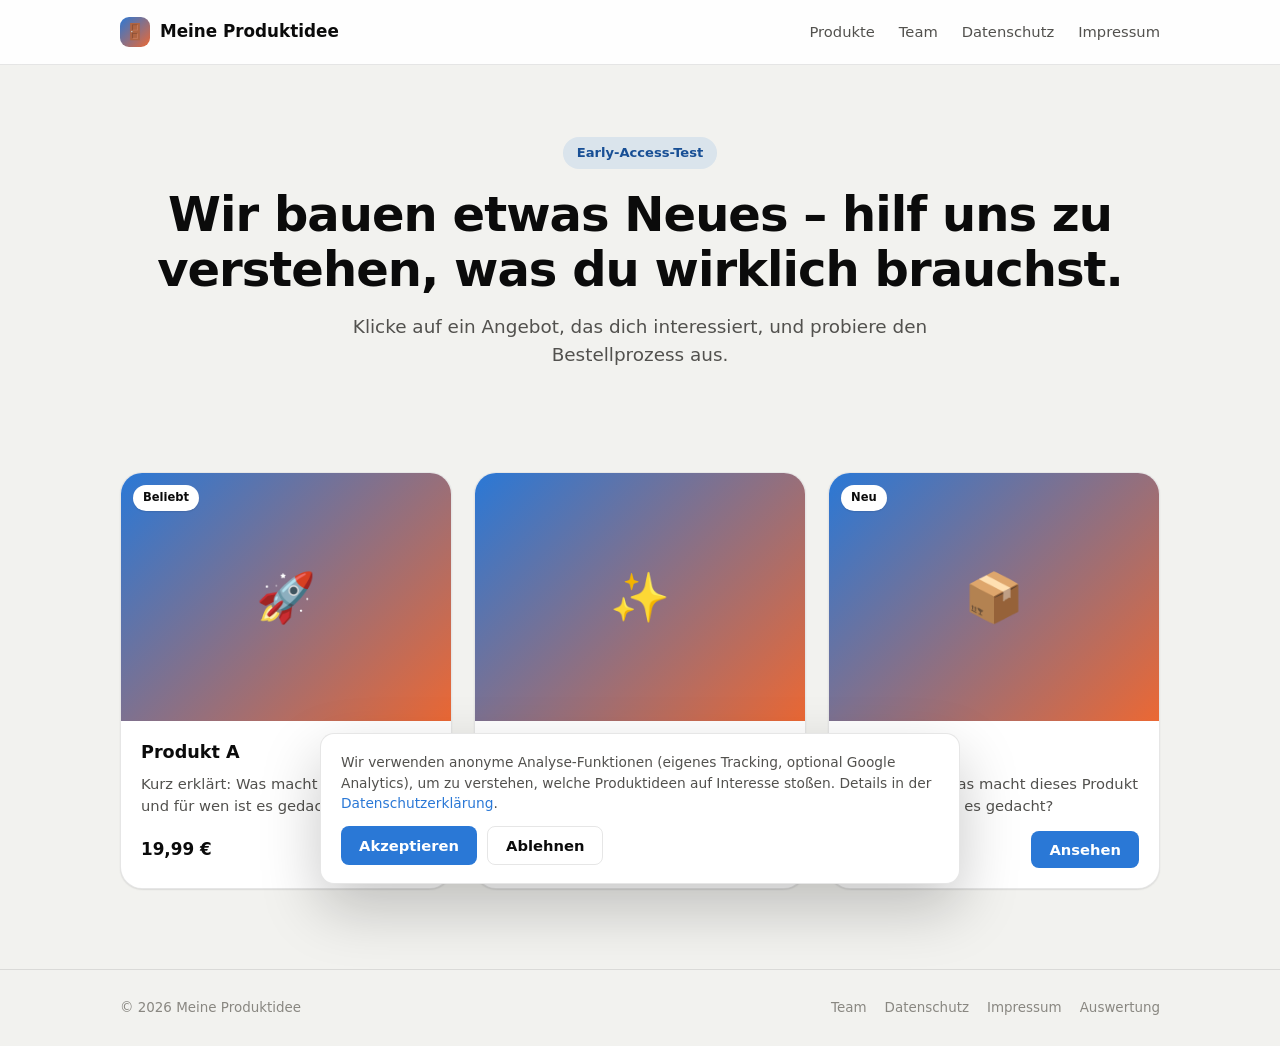
==== index.html @ 1267caf6 "fake door test v1" ====
<!doctype html>
<html lang="de">
<head>
<meta charset="UTF-8">
<meta name="viewport" content="width=device-width, initial-scale=1">
<title>{{siteTitle}}</title>
<meta name="description" content="Early-Access-Test – finde heraus, welche Produkte wirklich gefragt sind.">
<link rel="stylesheet" href="css/style.css">
</head>
<body>

<header class="site-header">
  <div class="container">
    <a href="index.html" class="brand">
      <span class="logo-dot"><span data-logo-emoji>🚪</span></span>
      <span data-site-title>Meine Produktidee</span>
    </a>
    <nav class="nav-links">
      <a href="index.html">Produkte</a>
      <a href="team.html">Team</a>
      <a href="datenschutz.html">Datenschutz</a>
      <a href="impressum.html">Impressum</a>
    </nav>
  </div>
</header>

<section class="hero">
  <div class="container">
    <span class="badge" id="heroBadge"></span>
    <h1 id="heroHeadline"></h1>
    <p class="subtext" id="heroSubtext"></p>
  </div>
</section>

<section class="doors-section">
  <div class="container">
    <div id="doorsGrid" class="doors-grid"></div>
  </div>
</section>

<footer class="site-footer">
  <div class="container">
    <span>&copy; <span id="year"></span> <span data-site-title>Meine Produktidee</span></span>
    <nav>
      <a href="team.html">Team</a>
      <a href="datenschutz.html">Datenschutz</a>
      <a href="impressum.html">Impressum</a>
      <a href="auswertung.html">Auswertung</a>
    </nav>
  </div>
</footer>

<!-- ============== CHECKOUT-MODAL ============== -->
<div class="modal-overlay" id="checkoutOverlay">
  <div class="modal-card" role="dialog" aria-modal="true" aria-label="Checkout">
    <button type="button" class="modal-close" data-close-modal aria-label="Schließen">✕</button>

    <div class="modal-product">
      <div class="thumb" data-modal-thumb></div>
      <div>
        <h2 data-modal-title>Produkt</h2>
        <div class="price" data-modal-price>0,00 €</div>
      </div>
    </div>

    <!-- Schritt 1: Fake-Zahlungsformular -->
    <div class="step active" id="stepPay">
      <div class="field">
        <label for="payForm-cardnumber">Kartennummer</label>
        <input type="text" id="payForm-cardnumber" inputmode="numeric" autocomplete="off" placeholder="4242 4242 4242 4242">
      </div>
      <div class="field-row">
        <div class="field">
          <label for="payForm-expiry">Gültig bis</label>
          <input type="text" id="payForm-expiry" autocomplete="off" placeholder="MM / JJ">
        </div>
        <div class="field">
          <label for="payForm-cvc">CVC</label>
          <input type="text" id="payForm-cvc" autocomplete="off" placeholder="123">
        </div>
      </div>
      <button type="button" class="btn btn-accent btn-block" id="buyButton">Jetzt kaufen</button>
      <p class="demo-note">🔒 Demo-Checkout – es erfolgt keine echte Zahlung.</p>
    </div>

    <!-- Schritt 2: E-Mail einsammeln -->
    <div class="step" id="stepEmail">
      <div class="reveal-icon">⏳</div>
      <h3 class="reveal-title" id="emailPromptTitle">Fast geschafft!</h3>
      <p class="reveal-text" id="emailPromptText"></p>
      <form id="emailForm">
        <div class="field">
          <label for="emailInput" class="visually-hidden">E-Mail-Adresse</label>
          <input type="email" id="emailInput" required placeholder="du@beispiel.de">
        </div>
        <label class="consent-line">
          <input type="checkbox" id="emailConsentCheck">
          <span>Ich bin einverstanden, dass meine E-Mail-Adresse gespeichert wird, um mich über den Launch zu informieren. Mehr dazu in der <a href="datenschutz.html" target="_blank">Datenschutzerklärung</a>.</span>
        </label>
        <button type="submit" class="btn btn-primary btn-block" id="emailSubmitBtn">Benachrichtige mich</button>
        <div class="form-msg" id="emailFormMsg"></div>
      </form>
      <p style="text-align:center; margin-top:10px;">
        <button type="button" class="btn btn-ghost" id="backToPayBtn" style="font-size:0.8rem; padding:6px 12px;">Zurück</button>
      </p>
    </div>

    <!-- Schritt 3: Danke -->
    <div class="step" id="stepThanks">
      <div class="thanks-box">
        <div class="reveal-icon">🎉</div>
        <h3 class="reveal-title" id="emailThanksTitle_text">Danke dir!</h3>
        <p class="reveal-text" id="emailThanksText_text"></p>
        <button type="button" class="btn btn-ghost" data-close-modal>Schließen</button>
      </div>
    </div>
  </div>
</div>

<!-- ============== CONSENT-BANNER ============== -->
<div class="consent-banner" id="consentBanner">
  <p>Wir verwenden anonyme Analyse-Funktionen (eigenes Tracking, optional Google Analytics), um zu verstehen, welche Produktideen auf Interesse stoßen. Details in der <a href="datenschutz.html">Datenschutzerklärung</a>.</p>
  <div class="actions">
    <button type="button" class="btn btn-primary" id="consentAccept">Akzeptieren</button>
    <button type="button" class="btn btn-ghost" id="consentDecline">Ablehnen</button>
  </div>
</div>

<script src="js/config.js"></script>
<script src="js/tracking.js"></script>
<script src="js/app.js"></script>
<script>
  document.getElementById("year").textContent = new Date().getFullYear();
  document.getElementById("heroBadge").textContent = SITE_CONFIG.heroBadge;
  document.getElementById("heroHeadline").textContent = SITE_CONFIG.heroHeadline;
  document.getElementById("heroSubtext").textContent = SITE_CONFIG.heroSubtext;
</script>
</body>
</html>
---- css/style.css ----
/* =====================================================================
   FAKE-DOOR-TEST – ZENTRALES STYLESHEET
   Farben lassen sich unten in :root anpassen. Wer NUR die Markenfarbe
   wechseln will, ändert --brand und --brand-dark. Mehr Feintuning ist
   nicht nötig, um professionell auszusehen.
   ===================================================================== */

:root {
  color-scheme: light;

  /* Marke – hier deine Hauptfarbe eintragen (Hex-Code) */
  --brand: #2a78d6;
  --brand-dark: #184f95;
  --brand-contrast: #ffffff;
  --accent: #eb6834;
  --accent-dark: #b94d20;

  /* Neutrale Töne */
  --surface-1: #ffffff;
  --surface-2: #f9f9f7;
  --page-plane: #f2f2ef;
  --text-primary: #0b0b0b;
  --text-secondary: #52514e;
  --muted: #898781;
  --gridline: #e1e0d9;
  --border: rgba(11, 11, 11, 0.1);

  /* Status */
  --good: #0ca30c;
  --good-bg: #e8f7e8;
  --critical: #d03b3b;
  --critical-bg: #fbeaea;
  --warning: #b57c00;
  --warning-bg: #fdf3dc;

  --radius-sm: 8px;
  --radius-md: 14px;
  --radius-lg: 22px;
  --shadow-sm: 0 1px 2px rgba(11, 11, 11, 0.06), 0 1px 1px rgba(11, 11, 11, 0.04);
  --shadow-md: 0 8px 24px rgba(11, 11, 11, 0.10), 0 2px 6px rgba(11, 11, 11, 0.06);
  --shadow-lg: 0 24px 60px rgba(11, 11, 11, 0.22);
  --font: system-ui, -apple-system, "Segoe UI", Roboto, sans-serif;
}

@media (prefers-color-scheme: dark) {
  :root:not([data-theme="light"]) {
    color-scheme: dark;
    --surface-1: #1e1e1c;
    --surface-2: #171716;
    --page-plane: #0d0d0d;
    --text-primary: #ffffff;
    --text-secondary: #c3c2b7;
    --muted: #8f8d86;
    --gridline: #2c2c2a;
    --border: rgba(255, 255, 255, 0.12);
    --good: #0ca30c;
    --good-bg: #113311;
    --critical: #e66767;
    --critical-bg: #3a1616;
    --warning: #eda100;
    --warning-bg: #3a2c05;
    --shadow-md: 0 8px 24px rgba(0, 0, 0, 0.45), 0 2px 6px rgba(0, 0, 0, 0.3);
    --shadow-lg: 0 24px 60px rgba(0, 0, 0, 0.6);
  }
}

* { box-sizing: border-box; }
html, body { margin: 0; padding: 0; }
body {
  font-family: var(--font);
  background: var(--page-plane);
  color: var(--text-primary);
  line-height: 1.5;
  -webkit-font-smoothing: antialiased;
}
img { max-width: 100%; display: block; }
a { color: var(--brand); text-decoration: none; }
a:hover { text-decoration: underline; }
.container {
  max-width: 1080px;
  margin: 0 auto;
  padding: 0 20px;
}
button { font-family: inherit; }

/* ---------- Header / Nav ---------- */
.site-header {
  position: sticky;
  top: 0;
  z-index: 40;
  background: color-mix(in srgb, var(--surface-1) 92%, transparent);
  backdrop-filter: saturate(180%) blur(10px);
  border-bottom: 1px solid var(--border);
}
.site-header .container {
  display: flex;
  align-items: center;
  justify-content: space-between;
  height: 64px;
}
.brand {
  display: flex;
  align-items: center;
  gap: 10px;
  font-weight: 700;
  font-size: 1.05rem;
  color: var(--text-primary);
}
.brand:hover { text-decoration: none; }
.brand .logo-dot {
  width: 30px;
  height: 30px;
  border-radius: 9px;
  background: linear-gradient(135deg, var(--brand), var(--accent));
  display: flex;
  align-items: center;
  justify-content: center;
  font-size: 1rem;
}
.nav-links {
  display: flex;
  gap: 24px;
  align-items: center;
}
.nav-links a {
  color: var(--text-secondary);
  font-size: 0.92rem;
  font-weight: 500;
}
.nav-links a:hover { color: var(--text-primary); text-decoration: none; }

@media (max-width: 640px) {
  .site-header .container {
    flex-wrap: wrap;
    height: auto;
    row-gap: 8px;
    padding-top: 12px;
    padding-bottom: 12px;
  }
  .nav-links {
    width: 100%;
    flex-wrap: wrap;
    justify-content: center;
    gap: 8px 16px;
  }
}

/* ---------- Hero ---------- */
.hero {
  padding: 72px 0 48px;
  text-align: center;
}
.hero h1 {
  font-size: clamp(2rem, 4.5vw, 3rem);
  line-height: 1.15;
  margin: 0 0 16px;
  letter-spacing: -0.02em;
}
.hero p.subtext {
  font-size: 1.15rem;
  color: var(--text-secondary);
  max-width: 640px;
  margin: 0 auto;
}
.hero .badge {
  display: inline-block;
  padding: 6px 14px;
  border-radius: 999px;
  background: color-mix(in srgb, var(--brand) 12%, transparent);
  color: var(--brand-dark);
  font-size: 0.82rem;
  font-weight: 600;
  margin-bottom: 18px;
}

/* ---------- Doors grid ---------- */
.doors-section { padding: 24px 0 80px; }
.doors-grid {
  display: grid;
  grid-template-columns: repeat(auto-fit, minmax(260px, 1fr));
  gap: 22px;
  margin-top: 32px;
}
.door-card {
  background: var(--surface-1);
  border: 1px solid var(--border);
  border-radius: var(--radius-lg);
  overflow: hidden;
  box-shadow: var(--shadow-sm);
  transition: transform 0.18s ease, box-shadow 0.18s ease;
  cursor: pointer;
  display: flex;
  flex-direction: column;
  text-align: left;
}
.door-card:hover {
  transform: translateY(-4px);
  box-shadow: var(--shadow-md);
}
.door-media {
  aspect-ratio: 4 / 3;
  width: 100%;
  background: linear-gradient(135deg, var(--brand), var(--accent));
  display: flex;
  align-items: center;
  justify-content: center;
  font-size: 3rem;
  position: relative;
}
.door-media img { width: 100%; height: 100%; object-fit: cover; }
.door-badge {
  position: absolute;
  top: 12px;
  left: 12px;
  background: var(--surface-1);
  color: var(--text-primary);
  font-size: 0.72rem;
  font-weight: 700;
  padding: 4px 10px;
  border-radius: 999px;
  box-shadow: var(--shadow-sm);
}
.door-body {
  padding: 18px 20px 20px;
  display: flex;
  flex-direction: column;
  gap: 8px;
  flex: 1;
}
.door-body h3 { margin: 0; font-size: 1.1rem; }
.door-body p {
  margin: 0;
  color: var(--text-secondary);
  font-size: 0.92rem;
  flex: 1;
}
.door-footer {
  display: flex;
  align-items: center;
  justify-content: space-between;
  margin-top: 6px;
}
.door-price { font-weight: 700; font-size: 1.05rem; }
.btn {
  display: inline-flex;
  align-items: center;
  justify-content: center;
  gap: 8px;
  padding: 10px 18px;
  border-radius: var(--radius-sm);
  border: none;
  font-weight: 600;
  font-size: 0.92rem;
  cursor: pointer;
  transition: filter 0.15s ease, transform 0.1s ease;
}
.btn:active { transform: scale(0.98); }
.btn-primary { background: var(--brand); color: var(--brand-contrast); }
.btn-primary:hover { filter: brightness(1.08); }
.btn-accent { background: var(--accent); color: #fff; }
.btn-accent:hover { filter: brightness(1.08); }
.btn-ghost {
  background: transparent;
  color: var(--text-primary);
  border: 1px solid var(--border);
}
.btn-ghost:hover { background: var(--surface-2); }
.btn-block { width: 100%; }
.btn:disabled { opacity: 0.6; cursor: not-allowed; }

/* ---------- Modal / Checkout ---------- */
.modal-overlay {
  position: fixed;
  inset: 0;
  background: rgba(11, 11, 11, 0.55);
  display: none;
  align-items: center;
  justify-content: center;
  padding: 20px;
  z-index: 100;
}
.modal-overlay.open { display: flex; }
.modal-card {
  background: var(--surface-1);
  border-radius: var(--radius-lg);
  max-width: 460px;
  width: 100%;
  max-height: 92vh;
  overflow-y: auto;
  box-shadow: var(--shadow-lg);
  padding: 26px 26px 28px;
  position: relative;
  animation: modal-in 0.18s ease;
}
@keyframes modal-in {
  from { opacity: 0; transform: translateY(8px) scale(0.98); }
  to { opacity: 1; transform: translateY(0) scale(1); }
}
.modal-close {
  position: absolute;
  top: 16px;
  right: 16px;
  width: 32px;
  height: 32px;
  border-radius: 50%;
  border: none;
  background: var(--surface-2);
  color: var(--text-secondary);
  font-size: 1.1rem;
  cursor: pointer;
  display: flex;
  align-items: center;
  justify-content: center;
}
.modal-close:hover { background: var(--gridline); }
.modal-product {
  display: flex;
  gap: 14px;
  align-items: center;
  margin-bottom: 18px;
  padding-bottom: 18px;
  border-bottom: 1px solid var(--gridline);
}
.modal-product .thumb {
  width: 52px;
  height: 52px;
  border-radius: 12px;
  background: linear-gradient(135deg, var(--brand), var(--accent));
  display: flex;
  align-items: center;
  justify-content: center;
  font-size: 1.5rem;
  flex-shrink: 0;
  overflow: hidden;
}
.modal-product .thumb img { width: 100%; height: 100%; object-fit: cover; }
.modal-product h2 { margin: 0 0 2px; font-size: 1.08rem; }
.modal-product .price { color: var(--text-secondary); font-size: 0.9rem; }

.field { margin-bottom: 14px; }
.field label {
  display: block;
  font-size: 0.82rem;
  font-weight: 600;
  margin-bottom: 6px;
  color: var(--text-secondary);
}
.field input {
  width: 100%;
  padding: 11px 13px;
  border-radius: var(--radius-sm);
  border: 1px solid var(--border);
  background: var(--surface-2);
  color: var(--text-primary);
  font-size: 0.95rem;
}
.field input:focus {
  outline: 2px solid var(--brand);
  outline-offset: 1px;
}
.field-row { display: flex; gap: 12px; }
.field-row .field { flex: 1; }

.demo-note {
  font-size: 0.76rem;
  color: var(--muted);
  text-align: center;
  margin-top: 14px;
  display: flex;
  align-items: center;
  justify-content: center;
  gap: 6px;
}

.step { display: none; }
.step.active { display: block; }

.reveal-icon {
  width: 56px;
  height: 56px;
  border-radius: 50%;
  background: color-mix(in srgb, var(--brand) 14%, transparent);
  display: flex;
  align-items: center;
  justify-content: center;
  font-size: 1.6rem;
  margin: 4px auto 16px;
}
.reveal-title { text-align: center; font-size: 1.2rem; margin: 0 0 8px; }
.reveal-text {
  text-align: center;
  color: var(--text-secondary);
  font-size: 0.94rem;
  margin: 0 0 20px;
}
.consent-line {
  display: flex;
  gap: 8px;
  align-items: flex-start;
  font-size: 0.78rem;
  color: var(--text-secondary);
  margin: 12px 0 18px;
}
.consent-line input { margin-top: 3px; }

.form-msg {
  font-size: 0.85rem;
  padding: 10px 12px;
  border-radius: var(--radius-sm);
  margin-top: 10px;
  display: none;
}
.form-msg.show { display: block; }
.form-msg.success { background: var(--good-bg); color: var(--good); }
.form-msg.error { background: var(--critical-bg); color: var(--critical); }

.thanks-box { text-align: center; padding: 6px 0 4px; }

/* ---------- Team ---------- */
.team-grid {
  display: grid;
  grid-template-columns: repeat(auto-fit, minmax(220px, 1fr));
  gap: 24px;
  margin-top: 32px;
}
.team-card {
  background: var(--surface-1);
  border: 1px solid var(--border);
  border-radius: var(--radius-lg);
  padding: 24px 20px;
  text-align: center;
  box-shadow: var(--shadow-sm);
}
.team-avatar {
  width: 84px;
  height: 84px;
  border-radius: 50%;
  margin: 0 auto 14px;
  background: linear-gradient(135deg, var(--brand), var(--accent));
  display: flex;
  align-items: center;
  justify-content: center;
  font-size: 1.8rem;
  color: #fff;
  overflow: hidden;
}
.team-avatar img { width: 100%; height: 100%; object-fit: cover; }
.team-card h3 { margin: 0 0 2px; }
.team-card .role { color: var(--brand); font-size: 0.86rem; font-weight: 600; margin-bottom: 8px; }
.team-card p.bio { color: var(--text-secondary); font-size: 0.88rem; margin: 0; }

/* ---------- Static content pages ---------- */
.page-content { padding: 56px 0 80px; }
.page-content h1 { font-size: 2rem; margin-bottom: 6px; }
.page-content .lead { color: var(--text-secondary); margin-bottom: 36px; }
.page-content h2 { font-size: 1.2rem; margin-top: 36px; }
.page-content section { max-width: 760px; }
.placeholder {
  background: var(--warning-bg);
  color: var(--warning);
  padding: 2px 6px;
  border-radius: 4px;
  font-weight: 600;
  font-size: 0.92em;
}

/* ---------- Footer ---------- */
.site-footer {
  border-top: 1px solid var(--border);
  padding: 28px 0;
  color: var(--muted);
  font-size: 0.84rem;
}
.site-footer .container {
  display: flex;
  flex-wrap: wrap;
  gap: 14px;
  align-items: center;
  justify-content: space-between;
}
.site-footer nav { display: flex; gap: 18px; flex-wrap: wrap; }
.site-footer a { color: var(--muted); }

/* ---------- Consent banner ---------- */
.consent-banner {
  position: fixed;
  left: 16px;
  right: 16px;
  bottom: 16px;
  max-width: 640px;
  margin: 0 auto;
  background: var(--surface-1);
  border: 1px solid var(--border);
  border-radius: var(--radius-md);
  box-shadow: var(--shadow-lg);
  padding: 18px 20px;
  z-index: 200;
  display: none;
}
.consent-banner.open { display: block; }
.consent-banner p {
  margin: 0 0 12px;
  font-size: 0.86rem;
  color: var(--text-secondary);
}
.consent-banner .actions { display: flex; gap: 10px; flex-wrap: wrap; }

/* ---------- Utility ---------- */
.spinner {
  width: 18px;
  height: 18px;
  border-radius: 50%;
  border: 2.5px solid rgba(255, 255, 255, 0.4);
  border-top-color: #fff;
  animation: spin 0.7s linear infinite;
  display: inline-block;
}
@keyframes spin { to { transform: rotate(360deg); } }

.visually-hidden {
  position: absolute;
  width: 1px;
  height: 1px;
  overflow: hidden;
  clip: rect(0 0 0 0);
}

.empty-state {
  text-align: center;
  padding: 60px 20px;
  color: var(--text-secondary);
}

/* ---------- Auswertung / Dashboard ---------- */
.source-note {
  font-size: 0.84rem;
  margin-bottom: 28px;
}
.kpi-row {
  display: grid;
  grid-template-columns: repeat(auto-fit, minmax(180px, 1fr));
  gap: 16px;
  margin-bottom: 40px;
}
.kpi-tile {
  background: var(--surface-1);
  border: 1px solid var(--border);
  border-radius: var(--radius-md);
  padding: 18px 20px;
  box-shadow: var(--shadow-sm);
}
.kpi-tile .kpi-label {
  font-size: 0.78rem;
  color: var(--text-secondary);
  font-weight: 600;
  margin-bottom: 6px;
}
.kpi-tile .kpi-value {
  font-size: 1.9rem;
  font-weight: 700;
  font-variant-numeric: tabular-nums;
}

.viz-card {
  background: var(--surface-1);
  border: 1px solid var(--border);
  border-radius: var(--radius-lg);
  padding: 24px 26px 28px;
  margin-bottom: 32px;
  box-shadow: var(--shadow-sm);
}
.viz-card h2 { margin: 0 0 4px; font-size: 1.05rem; }
.viz-card .viz-sub { color: var(--text-secondary); font-size: 0.85rem; margin: 0 0 20px; }

.funnel-row {
  display: grid;
  grid-template-columns: 180px 1fr 56px;
  align-items: center;
  gap: 14px;
  margin-bottom: 14px;
}
.funnel-label {
  font-size: 0.86rem;
  color: var(--text-primary);
  font-weight: 600;
  display: flex;
  flex-direction: column;
}
.funnel-conv {
  font-weight: 400;
  color: var(--muted);
  font-size: 0.74rem;
}
.funnel-track {
  background: var(--surface-2);
  border-radius: 999px;
  height: 18px;
  overflow: hidden;
}
.funnel-fill {
  height: 100%;
  border-radius: 999px;
  min-width: 3px;
  transition: width 0.4s ease;
}
.funnel-value {
  text-align: right;
  font-variant-numeric: tabular-nums;
  font-weight: 700;
  font-size: 0.9rem;
}

.data-table-wrap { overflow-x: auto; }
table.data-table {
  width: 100%;
  border-collapse: collapse;
  font-size: 0.88rem;
}
table.data-table th, table.data-table td {
  text-align: left;
  padding: 10px 12px;
  border-bottom: 1px solid var(--gridline);
  white-space: nowrap;
}
table.data-table th {
  color: var(--text-secondary);
  font-weight: 600;
  font-size: 0.78rem;
  text-transform: uppercase;
  letter-spacing: 0.02em;
}
table.data-table td:not(:first-child), table.data-table th:not(:first-child) {
  text-align: right;
  font-variant-numeric: tabular-nums;
}

.setup-callout {
  background: var(--surface-2);
  border: 1px dashed var(--border);
  border-radius: var(--radius-md);
  padding: 18px 20px;
  margin-bottom: 28px;
  font-size: 0.88rem;
  color: var(--text-secondary);
}
.setup-callout code {
  background: var(--surface-1);
  padding: 1px 6px;
  border-radius: 4px;
  font-size: 0.85em;
}
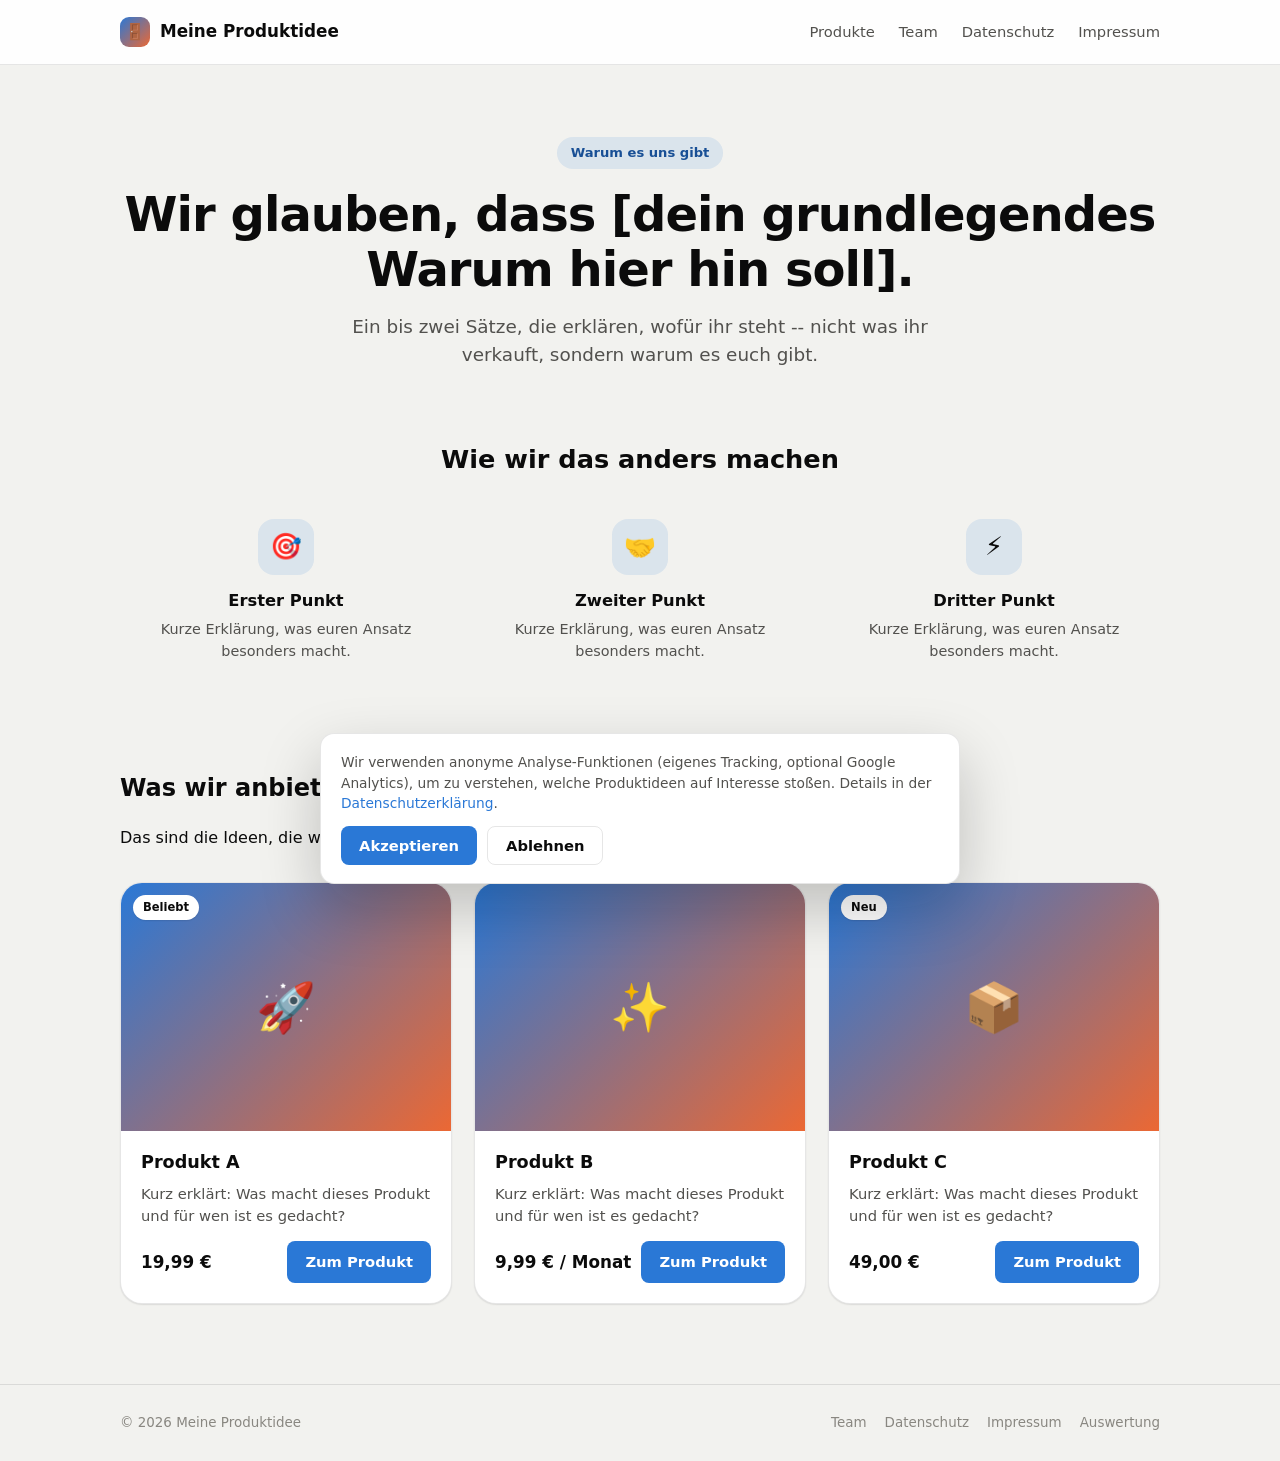
==== commit 886df2b1: "updated" ====
--- a/index.html
+++ b/index.html
@@ -24,16 +24,28 @@
   </div>
 </header>
 
-<section class="hero">
+<!-- WARUM -- Golden Circle: Start With Why -->
+<section class="why-section">
   <div class="container">
-    <span class="badge" id="heroBadge"></span>
-    <h1 id="heroHeadline"></h1>
-    <p class="subtext" id="heroSubtext"></p>
+    <span class="badge" id="whyBadge"></span>
+    <h1 id="whyHeadline"></h1>
+    <p class="subtext" id="whyText"></p>
   </div>
 </section>
 
-<section class="doors-section">
+<!-- WIE -- Golden Circle: How -->
+<section class="how-section">
   <div class="container">
+    <h2 id="howTitle"></h2>
+    <div id="howGrid" class="how-grid"></div>
+  </div>
+</section>
+
+<!-- WAS -- Golden Circle: What (die Türen) -->
+<section class="what-section">
+  <div class="container">
+    <h2 id="whatTitle"></h2>
+    <p class="lead" id="whatText"></p>
     <div id="doorsGrid" class="doors-grid"></div>
   </div>
 </section>
@@ -50,74 +62,6 @@
   </div>
 </footer>
 
-<!-- ============== CHECKOUT-MODAL ============== -->
-<div class="modal-overlay" id="checkoutOverlay">
-  <div class="modal-card" role="dialog" aria-modal="true" aria-label="Checkout">
-    <button type="button" class="modal-close" data-close-modal aria-label="Schließen">✕</button>
-
-    <div class="modal-product">
-      <div class="thumb" data-modal-thumb></div>
-      <div>
-        <h2 data-modal-title>Produkt</h2>
-        <div class="price" data-modal-price>0,00 €</div>
-      </div>
-    </div>
-
-    <!-- Schritt 1: Fake-Zahlungsformular -->
-    <div class="step active" id="stepPay">
-      <div class="field">
-        <label for="payForm-cardnumber">Kartennummer</label>
-        <input type="text" id="payForm-cardnumber" inputmode="numeric" autocomplete="off" placeholder="4242 4242 4242 4242">
-      </div>
-      <div class="field-row">
-        <div class="field">
-          <label for="payForm-expiry">Gültig bis</label>
-          <input type="text" id="payForm-expiry" autocomplete="off" placeholder="MM / JJ">
-        </div>
-        <div class="field">
-          <label for="payForm-cvc">CVC</label>
-          <input type="text" id="payForm-cvc" autocomplete="off" placeholder="123">
-        </div>
-      </div>
-      <button type="button" class="btn btn-accent btn-block" id="buyButton">Jetzt kaufen</button>
-      <p class="demo-note">🔒 Demo-Checkout – es erfolgt keine echte Zahlung.</p>
-    </div>
-
-    <!-- Schritt 2: E-Mail einsammeln -->
-    <div class="step" id="stepEmail">
-      <div class="reveal-icon">⏳</div>
-      <h3 class="reveal-title" id="emailPromptTitle">Fast geschafft!</h3>
-      <p class="reveal-text" id="emailPromptText"></p>
-      <form id="emailForm">
-        <div class="field">
-          <label for="emailInput" class="visually-hidden">E-Mail-Adresse</label>
-          <input type="email" id="emailInput" required placeholder="du@beispiel.de">
-        </div>
-        <label class="consent-line">
-          <input type="checkbox" id="emailConsentCheck">
-          <span>Ich bin einverstanden, dass meine E-Mail-Adresse gespeichert wird, um mich über den Launch zu informieren. Mehr dazu in der <a href="datenschutz.html" target="_blank">Datenschutzerklärung</a>.</span>
-        </label>
-        <button type="submit" class="btn btn-primary btn-block" id="emailSubmitBtn">Benachrichtige mich</button>
-        <div class="form-msg" id="emailFormMsg"></div>
-      </form>
-      <p style="text-align:center; margin-top:10px;">
-        <button type="button" class="btn btn-ghost" id="backToPayBtn" style="font-size:0.8rem; padding:6px 12px;">Zurück</button>
-      </p>
-    </div>
-
-    <!-- Schritt 3: Danke -->
-    <div class="step" id="stepThanks">
-      <div class="thanks-box">
-        <div class="reveal-icon">🎉</div>
-        <h3 class="reveal-title" id="emailThanksTitle_text">Danke dir!</h3>
-        <p class="reveal-text" id="emailThanksText_text"></p>
-        <button type="button" class="btn btn-ghost" data-close-modal>Schließen</button>
-      </div>
-    </div>
-  </div>
-</div>
-
-<!-- ============== CONSENT-BANNER ============== -->
 <div class="consent-banner" id="consentBanner">
   <p>Wir verwenden anonyme Analyse-Funktionen (eigenes Tracking, optional Google Analytics), um zu verstehen, welche Produktideen auf Interesse stoßen. Details in der <a href="datenschutz.html">Datenschutzerklärung</a>.</p>
   <div class="actions">
@@ -131,9 +75,6 @@
 <script src="js/app.js"></script>
 <script>
   document.getElementById("year").textContent = new Date().getFullYear();
-  document.getElementById("heroBadge").textContent = SITE_CONFIG.heroBadge;
-  document.getElementById("heroHeadline").textContent = SITE_CONFIG.heroHeadline;
-  document.getElementById("heroSubtext").textContent = SITE_CONFIG.heroSubtext;
 </script>
 </body>
 </html>
--- a/css/style.css
+++ b/css/style.css
@@ -145,24 +145,24 @@
   }
 }
 
-/* ---------- Hero ---------- */
-.hero {
+/* ---------- WARUM -- der große Aufhänger (Golden Circle: Why) ---------- */
+.why-section {
   padding: 72px 0 48px;
   text-align: center;
 }
-.hero h1 {
+.why-section h1 {
   font-size: clamp(2rem, 4.5vw, 3rem);
   line-height: 1.15;
   margin: 0 0 16px;
   letter-spacing: -0.02em;
 }
-.hero p.subtext {
+.why-section p.subtext {
   font-size: 1.15rem;
   color: var(--text-secondary);
   max-width: 640px;
   margin: 0 auto;
 }
-.hero .badge {
+.why-section .badge {
   display: inline-block;
   padding: 6px 14px;
   border-radius: 999px;
@@ -173,8 +173,91 @@
   margin-bottom: 18px;
 }
 
-/* ---------- Doors grid ---------- */
-.doors-section { padding: 24px 0 80px; }
+/* ---------- WIE -- 3 Ansatz-Punkte (Golden Circle: How) ---------- */
+.how-section { padding: 24px 0 56px; }
+.how-section h2 {
+  text-align: center;
+  font-size: 1.6rem;
+  margin: 0 0 32px;
+}
+.how-grid {
+  display: grid;
+  grid-template-columns: repeat(auto-fit, minmax(220px, 1fr));
+  gap: 22px;
+}
+.how-card {
+  text-align: center;
+  padding: 8px 12px;
+}
+.how-icon {
+  width: 56px;
+  height: 56px;
+  margin: 0 auto 14px;
+  border-radius: 16px;
+  background: color-mix(in srgb, var(--brand) 12%, transparent);
+  display: flex;
+  align-items: center;
+  justify-content: center;
+  font-size: 1.6rem;
+}
+.how-card h3 { margin: 0 0 6px; font-size: 1.02rem; }
+.how-card p { margin: 0; color: var(--text-secondary); font-size: 0.9rem; }
+
+/* ---------- Produktseite (produkt.html) ---------- */
+.product-hero { padding: 48px 0 80px; }
+.product-hero-grid {
+  display: grid;
+  grid-template-columns: 1fr 1fr;
+  gap: 48px;
+  align-items: start;
+}
+@media (max-width: 760px) {
+  .product-hero-grid { grid-template-columns: 1fr; gap: 28px; }
+}
+.product-media {
+  aspect-ratio: 4 / 3;
+  border-radius: var(--radius-lg);
+  background: linear-gradient(135deg, var(--brand), var(--accent));
+  display: flex;
+  align-items: center;
+  justify-content: center;
+  font-size: 5rem;
+  overflow: hidden;
+  box-shadow: var(--shadow-md);
+}
+.product-media img { width: 100%; height: 100%; object-fit: cover; }
+.back-link {
+  display: inline-block;
+  font-size: 0.86rem;
+  color: var(--text-secondary);
+  margin-bottom: 14px;
+}
+.product-badge {
+  position: static;
+  margin-bottom: 10px;
+}
+.product-info h1 { margin: 0 0 10px; font-size: 1.9rem; }
+.product-description {
+  color: var(--text-secondary);
+  font-size: 1.02rem;
+  margin: 0 0 16px;
+}
+.product-price {
+  font-weight: 700;
+  font-size: 1.4rem;
+  margin-bottom: 24px;
+}
+/* Formular-Bausteine sind standardmäßig zentriert (fürs Modal gedacht) --
+   auf der linksbündigen Produktseite sollen sie sich einfügen. */
+.product-info .reveal-icon { margin-left: 0; }
+.product-info .reveal-title,
+.product-info .reveal-text {
+  text-align: left;
+}
+
+/* ---------- WAS -- Türen-Grid (jede Karte verlinkt auf produkt.html) ---------- */
+.what-section { padding: 24px 0 80px; }
+.what-section .lead { margin-top: 8px; }
 .doors-grid {
   display: grid;
   grid-template-columns: repeat(auto-fit, minmax(260px, 1fr));
@@ -192,10 +275,14 @@
   display: flex;
   flex-direction: column;
   text-align: left;
+  color: inherit;
+  text-decoration: none;
 }
 .door-card:hover {
   transform: translateY(-4px);
   box-shadow: var(--shadow-md);
+  text-decoration: none;
+  color: inherit;
 }
 .door-media {
   aspect-ratio: 4 / 3;
@@ -268,75 +355,7 @@
 .btn-block { width: 100%; }
 .btn:disabled { opacity: 0.6; cursor: not-allowed; }
 
-/* ---------- Modal / Checkout ---------- */
-.modal-overlay {
-  position: fixed;
-  inset: 0;
-  background: rgba(11, 11, 11, 0.55);
-  display: none;
-  align-items: center;
-  justify-content: center;
-  padding: 20px;
-  z-index: 100;
-}
-.modal-overlay.open { display: flex; }
-.modal-card {
-  background: var(--surface-1);
-  border-radius: var(--radius-lg);
-  max-width: 460px;
-  width: 100%;
-  max-height: 92vh;
-  overflow-y: auto;
-  box-shadow: var(--shadow-lg);
-  padding: 26px 26px 28px;
-  position: relative;
-  animation: modal-in 0.18s ease;
-}
-@keyframes modal-in {
-  from { opacity: 0; transform: translateY(8px) scale(0.98); }
-  to { opacity: 1; transform: translateY(0) scale(1); }
-}
-.modal-close {
-  position: absolute;
-  top: 16px;
-  right: 16px;
-  width: 32px;
-  height: 32px;
-  border-radius: 50%;
-  border: none;
-  background: var(--surface-2);
-  color: var(--text-secondary);
-  font-size: 1.1rem;
-  cursor: pointer;
-  display: flex;
-  align-items: center;
-  justify-content: center;
-}
-.modal-close:hover { background: var(--gridline); }
-.modal-product {
-  display: flex;
-  gap: 14px;
-  align-items: center;
-  margin-bottom: 18px;
-  padding-bottom: 18px;
-  border-bottom: 1px solid var(--gridline);
-}
-.modal-product .thumb {
-  width: 52px;
-  height: 52px;
-  border-radius: 12px;
-  background: linear-gradient(135deg, var(--brand), var(--accent));
-  display: flex;
-  align-items: center;
-  justify-content: center;
-  font-size: 1.5rem;
-  flex-shrink: 0;
-  overflow: hidden;
-}
-.modal-product .thumb img { width: 100%; height: 100%; object-fit: cover; }
-.modal-product h2 { margin: 0 0 2px; font-size: 1.08rem; }
-.modal-product .price { color: var(--text-secondary); font-size: 0.9rem; }
-
+/* ---------- Formular-Bausteine (wiederverwendet auf der Produktseite) ---------- */
 .field { margin-bottom: 14px; }
 .field label {
   display: block;
@@ -360,17 +379,6 @@
 }
 .field-row { display: flex; gap: 12px; }
 .field-row .field { flex: 1; }
-
-.demo-note {
-  font-size: 0.76rem;
-  color: var(--muted);
-  text-align: center;
-  margin-top: 14px;
-  display: flex;
-  align-items: center;
-  justify-content: center;
-  gap: 6px;
-}
 
 .step { display: none; }
 .step.active { display: block; }
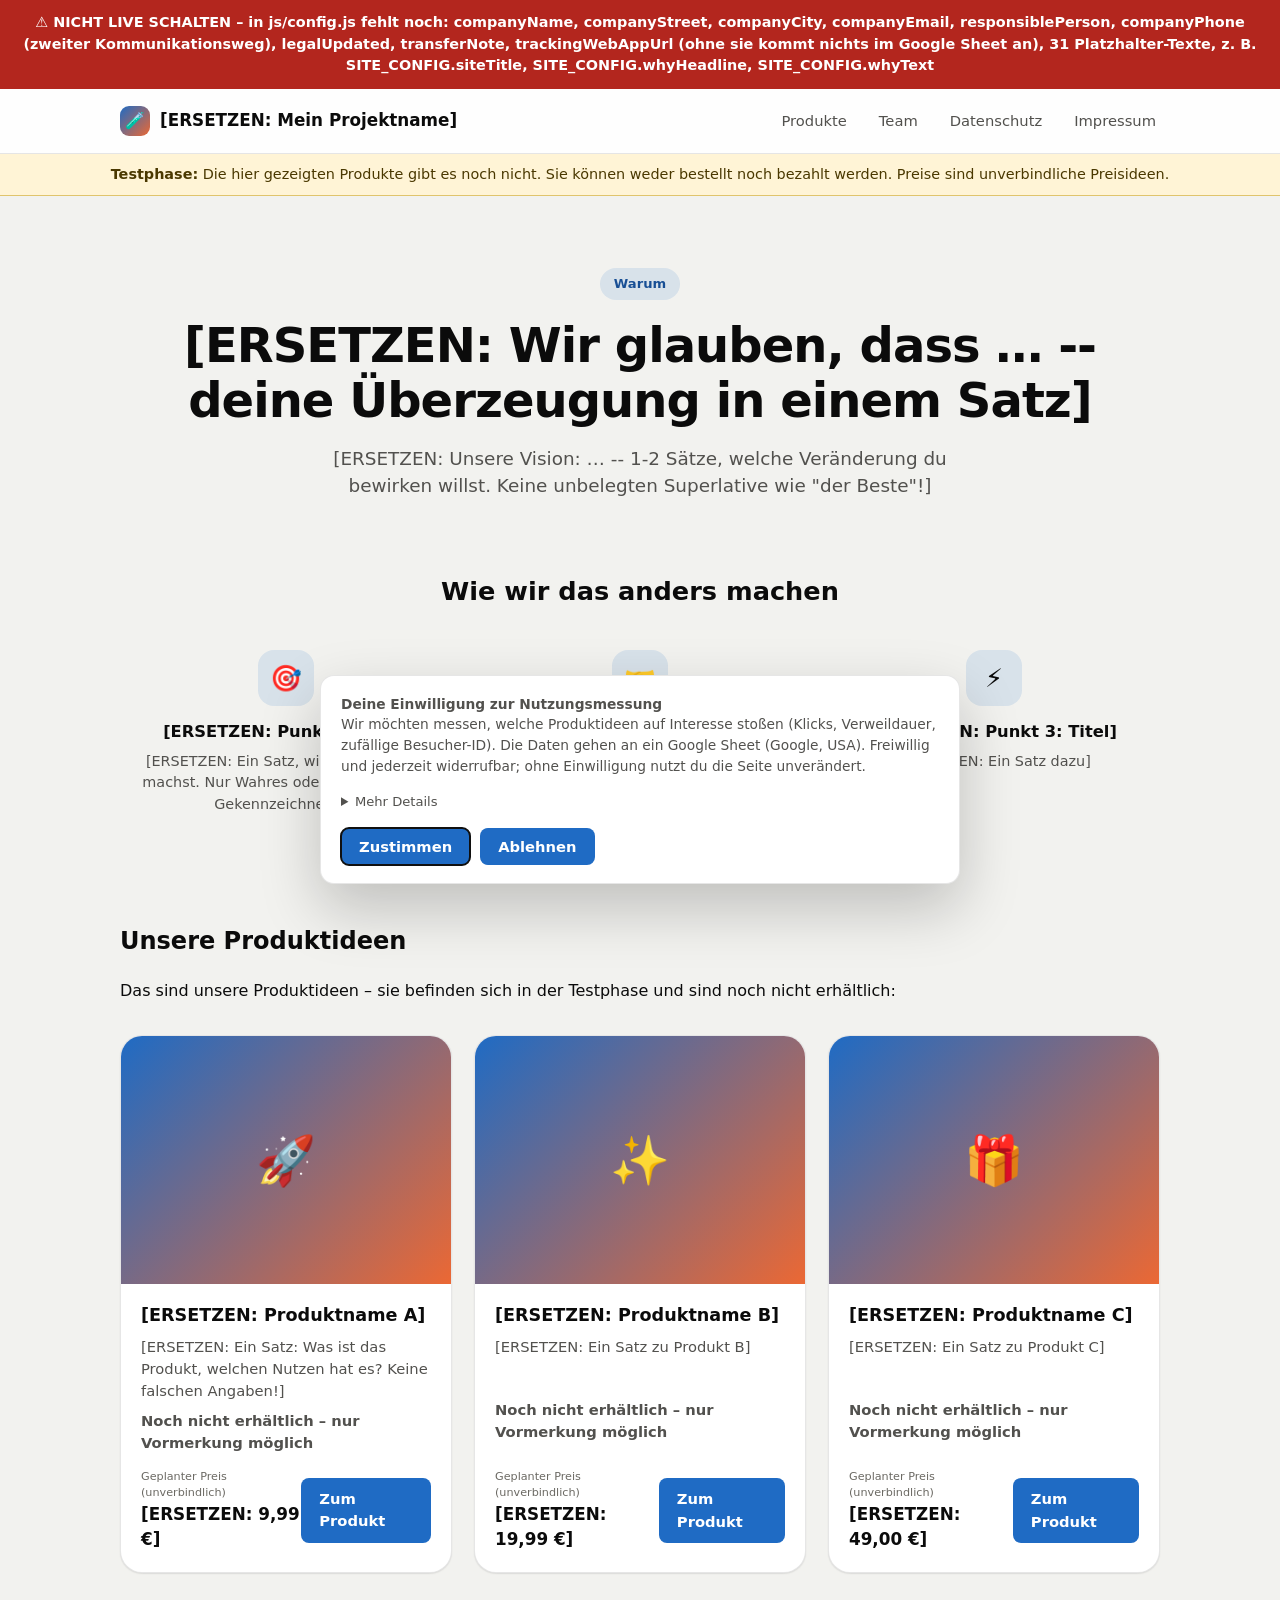
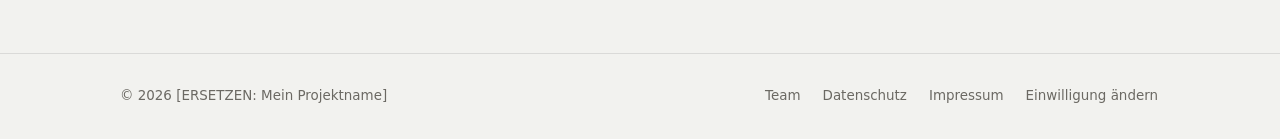
==== commit b433e830: "update content and laws" ====
--- a/index.html
+++ b/index.html
@@ -5,9 +5,14 @@
 <meta name="viewport" content="width=device-width, initial-scale=1">
 <title>{{siteTitle}}</title>
 <meta name="description" content="Early-Access-Test – finde heraus, welche Produkte wirklich gefragt sind.">
+<meta name="robots" content="noindex,nofollow">
+<meta http-equiv="Content-Security-Policy" content="default-src 'self'; script-src 'self' https://script.google.com https://script.googleusercontent.com; style-src 'self' 'unsafe-inline'; img-src 'self' data:; connect-src 'self' https://script.google.com https://script.googleusercontent.com; object-src 'none'; base-uri 'none'; form-action 'none'">
+<link rel="icon" href="data:image/svg+xml,%3Csvg xmlns='http://www.w3.org/2000/svg' viewBox='0 0 100 100'%3E%3Ctext y='.9em' font-size='90'%3E🚪%3C/text%3E%3C/svg%3E">
 <link rel="stylesheet" href="css/style.css">
 </head>
 <body>
+<a class="skip-link" href="#main">Zum Inhalt springen</a>
+<noscript><div class="config-warning">Diese Seite benötigt JavaScript, um ihre Inhalte anzuzeigen. Bitte aktiviere JavaScript in deinem Browser.</div></noscript>
 
 <header class="site-header">
   <div class="container">
@@ -23,6 +28,9 @@
     </nav>
   </div>
 </header>
+
+<main id="main">
+<div class="test-notice" id="testNotice" role="note"></div>
 
 <!-- WARUM -- Golden Circle: Start With Why -->
 <section class="why-section">
@@ -49,6 +57,7 @@
     <div id="doorsGrid" class="doors-grid"></div>
   </div>
 </section>
+</main>
 
 <footer class="site-footer">
   <div class="container">
@@ -57,24 +66,13 @@
       <a href="team.html">Team</a>
       <a href="datenschutz.html">Datenschutz</a>
       <a href="impressum.html">Impressum</a>
-      <a href="auswertung.html">Auswertung</a>
+      <a href="#" data-consent-settings>Einwilligung ändern</a>
     </nav>
   </div>
 </footer>
 
-<div class="consent-banner" id="consentBanner">
-  <p>Wir verwenden anonyme Analyse-Funktionen (eigenes Tracking, optional Google Analytics), um zu verstehen, welche Produktideen auf Interesse stoßen. Details in der <a href="datenschutz.html">Datenschutzerklärung</a>.</p>
-  <div class="actions">
-    <button type="button" class="btn btn-primary" id="consentAccept">Akzeptieren</button>
-    <button type="button" class="btn btn-ghost" id="consentDecline">Ablehnen</button>
-  </div>
-</div>
-
 <script src="js/config.js"></script>
 <script src="js/tracking.js"></script>
 <script src="js/app.js"></script>
-<script>
-  document.getElementById("year").textContent = new Date().getFullYear();
-</script>
 </body>
 </html>
--- a/css/style.css
+++ b/css/style.css
@@ -9,7 +9,7 @@
   color-scheme: light;
 
   /* Marke – hier deine Hauptfarbe eintragen (Hex-Code) */
-  --brand: #2a78d6;
+  --brand: #1f6bc4;
   --brand-dark: #184f95;
   --brand-contrast: #ffffff;
   --accent: #eb6834;
@@ -21,7 +21,7 @@
   --page-plane: #f2f2ef;
   --text-primary: #0b0b0b;
   --text-secondary: #52514e;
-  --muted: #898781;
+  --muted: #6b6963;
   --gridline: #e1e0d9;
   --border: rgba(11, 11, 11, 0.1);
 
@@ -126,6 +126,8 @@
   color: var(--text-secondary);
   font-size: 0.92rem;
   font-weight: 500;
+  display: inline-block;
+  padding: 6px 4px; /* Touch-Ziel >= 24 px (WCAG 2.5.8) */
 }
 .nav-links a:hover { color: var(--text-primary); text-decoration: none; }
 
@@ -247,13 +249,68 @@
   font-size: 1.4rem;
   margin-bottom: 24px;
 }
-/* Formular-Bausteine sind standardmäßig zentriert (fürs Modal gedacht) --
-   auf der linksbündigen Produktseite sollen sie sich einfügen. */
-.product-info .reveal-icon { margin-left: 0; }
-.product-info .reveal-title,
-.product-info .reveal-text {
-  text-align: left;
-}
+
+/* ---------- Popup: "Verfügbarkeit prüfen" / E-Mail hinterlassen ---------- */
+dialog.modal-card {
+  background: var(--surface-1);
+  color: var(--text-primary);
+  border: none;
+  border-radius: var(--radius-lg);
+  max-width: 440px;
+  width: calc(100% - 40px);
+  max-height: 92vh;
+  overflow-y: auto;
+  box-shadow: var(--shadow-lg);
+  padding: 0;
+  margin: auto;
+}
+dialog.modal-card[open] { animation: modal-in 0.18s ease; }
+dialog.modal-card::backdrop { background: rgba(11, 11, 11, 0.55); }
+.modal-inner { padding: 26px 26px 28px; position: relative; }
+@keyframes modal-in {
+  from { opacity: 0; transform: translateY(8px) scale(0.98); }
+  to { opacity: 1; transform: translateY(0) scale(1); }
+}
+.modal-close {
+  position: absolute;
+  top: 16px;
+  right: 16px;
+  width: 32px;
+  height: 32px;
+  border-radius: 50%;
+  border: none;
+  background: var(--surface-2);
+  color: var(--text-secondary);
+  font-size: 1.1rem;
+  cursor: pointer;
+  display: flex;
+  align-items: center;
+  justify-content: center;
+}
+.modal-close:hover { background: var(--gridline); }
+.modal-product {
+  display: flex;
+  gap: 14px;
+  align-items: center;
+  margin-bottom: 18px;
+  padding-bottom: 18px;
+  border-bottom: 1px solid var(--gridline);
+}
+.modal-product .thumb {
+  width: 52px;
+  height: 52px;
+  border-radius: 12px;
+  background: linear-gradient(135deg, var(--brand), var(--accent));
+  display: flex;
+  align-items: center;
+  justify-content: center;
+  font-size: 1.5rem;
+  flex-shrink: 0;
+  overflow: hidden;
+}
+.modal-product .thumb img { width: 100%; height: 100%; object-fit: cover; }
+.modal-product h2 { margin: 0 0 2px; font-size: 1.08rem; }
+.modal-product .price { color: var(--text-secondary); font-size: 0.9rem; }
 
 /* ---------- WAS -- Türen-Grid (jede Karte verlinkt auf produkt.html) ---------- */
 .what-section { padding: 24px 0 80px; }
@@ -487,7 +544,7 @@
   justify-content: space-between;
 }
 .site-footer nav { display: flex; gap: 18px; flex-wrap: wrap; }
-.site-footer a { color: var(--muted); }
+.site-footer a { color: var(--muted); display: inline-block; padding: 4px 2px; }
 
 /* ---------- Consent banner ---------- */
 .consent-banner {
@@ -504,8 +561,13 @@
   padding: 18px 20px;
   z-index: 200;
   display: none;
+  max-height: 45vh;
+  overflow-y: auto;
 }
 .consent-banner.open { display: block; }
+.consent-banner details { margin: 0 0 12px; font-size: 0.82rem; color: var(--text-secondary); }
+.consent-banner details p { margin: 6px 0 0; font-size: inherit; }
+.consent-banner summary { cursor: pointer; padding: 4px 0; }
 .consent-banner p {
   margin: 0 0 12px;
   font-size: 0.86rem;
@@ -525,6 +587,20 @@
 }
 @keyframes spin { to { transform: rotate(360deg); } }
 
+.skip-link {
+  position: absolute;
+  left: 8px;
+  top: -60px;
+  z-index: 300;
+  background: var(--surface-1);
+  color: var(--text-primary);
+  padding: 8px 14px;
+  border-radius: var(--radius-sm);
+  border: 2px solid var(--brand);
+}
+.skip-link:focus { top: 8px; }
+.reveal-title:focus { outline: none; }
+
 .visually-hidden {
   position: absolute;
   width: 1px;
@@ -568,6 +644,19 @@
   font-weight: 700;
   font-variant-numeric: tabular-nums;
 }
+.kpi-tile-wide { grid-column: span 2; }
+.kpi-value-text {
+  font-size: 1.3rem;
+  white-space: nowrap;
+  overflow: hidden;
+  text-overflow: ellipsis;
+}
+.kpi-sub {
+  margin-top: 4px;
+  font-size: 0.8rem;
+  color: var(--text-secondary);
+  font-weight: 600;
+}
 
 .viz-card {
   background: var(--surface-1);
@@ -640,6 +729,113 @@
 table.data-table td:not(:first-child), table.data-table th:not(:first-child) {
   text-align: right;
   font-variant-numeric: tabular-nums;
+}
+
+/* ---------- Produktvergleich (Karten) ---------- */
+.compare-grid {
+  display: grid;
+  grid-template-columns: repeat(auto-fit, minmax(270px, 1fr));
+  gap: 20px;
+}
+.compare-card {
+  position: relative;
+  background: var(--surface-2);
+  border: 1px solid var(--border);
+  border-radius: var(--radius-lg);
+  padding: 20px 22px 22px;
+}
+.compare-rank {
+  position: absolute;
+  top: 18px;
+  right: 20px;
+  font-size: 1.3rem;
+  line-height: 1;
+}
+.compare-header {
+  display: flex;
+  align-items: center;
+  gap: 12px;
+  margin-bottom: 12px;
+  padding-right: 28px;
+}
+.compare-thumb {
+  width: 44px;
+  height: 44px;
+  border-radius: 12px;
+  background: linear-gradient(135deg, var(--brand), var(--accent));
+  display: flex;
+  align-items: center;
+  justify-content: center;
+  font-size: 1.25rem;
+  flex-shrink: 0;
+  overflow: hidden;
+}
+.compare-thumb img { width: 100%; height: 100%; object-fit: cover; }
+.compare-heading h3 { margin: 0 0 2px; font-size: 1rem; }
+.compare-price { color: var(--text-secondary); font-size: 0.84rem; font-weight: 600; }
+
+.compare-status {
+  display: inline-flex;
+  align-items: center;
+  gap: 5px;
+  font-size: 0.74rem;
+  font-weight: 700;
+  padding: 4px 10px;
+  border-radius: 999px;
+  margin-bottom: 14px;
+}
+.compare-status.good { background: var(--good-bg); color: var(--good); }
+.compare-status.warning { background: var(--warning-bg); color: var(--warning); }
+.compare-status.neutral { background: var(--surface-1); color: var(--muted); border: 1px solid var(--border); }
+
+.compare-score { margin-bottom: 14px; }
+.compare-score-value {
+  display: block;
+  font-size: 1.9rem;
+  font-weight: 700;
+  line-height: 1.2;
+  font-variant-numeric: tabular-nums;
+}
+.compare-score-label { font-size: 0.76rem; color: var(--muted); }
+
+.mini-funnel { margin-bottom: 14px; }
+.mini-funnel-row {
+  display: grid;
+  grid-template-columns: 62px 1fr 26px;
+  align-items: center;
+  gap: 8px;
+  margin-bottom: 5px;
+}
+.mini-funnel-row .mf-label { font-size: 0.68rem; color: var(--text-secondary); }
+.mini-funnel-track {
+  background: var(--surface-1);
+  border-radius: 999px;
+  height: 7px;
+  overflow: hidden;
+}
+.mini-funnel-fill {
+  height: 100%;
+  border-radius: 999px;
+  min-width: 2px;
+  background: var(--brand);
+}
+.mini-funnel-row .mf-value {
+  font-size: 0.7rem;
+  font-weight: 700;
+  text-align: right;
+  font-variant-numeric: tabular-nums;
+}
+
+.compare-footer {
+  padding-top: 12px;
+  border-top: 1px solid var(--border);
+  font-size: 0.8rem;
+  color: var(--text-secondary);
+}
+.compare-empty {
+  font-size: 0.85rem;
+  color: var(--muted);
+  margin: 0;
 }
 
 .setup-callout {
@@ -657,3 +853,31 @@
   border-radius: 4px;
   font-size: 0.85em;
 }
+
+/* ---------- Test-Hinweis (Transparenz: kein echtes Angebot) & Konfig-Warnung ---------- */
+.test-notice {
+  background: #fff4d6;
+  color: #4a3800;
+  border-bottom: 1px solid #e0c46c;
+  padding: 10px 16px;
+  font-size: 0.9rem;
+  text-align: center;
+}
+.config-warning {
+  background: #b3261e;
+  color: #fff;
+  padding: 12px 16px;
+  font-size: 0.9rem;
+  font-weight: 600;
+  text-align: center;
+}
+.unavailable { margin: 0 0 10px; font-size: 0.9rem; font-weight: 700; color: var(--text-primary); }
+.price-label {
+  display: block;
+  font-size: 0.7rem;
+  font-weight: 500;
+  color: var(--muted);
+}
+
+/* Lange deutsche Wörter ("Datenschutzerklärung") dürfen auf schmalen Handys umbrechen statt die Seite zu verbreitern */
+h1, h2, h3 { overflow-wrap: anywhere; hyphens: auto; }
